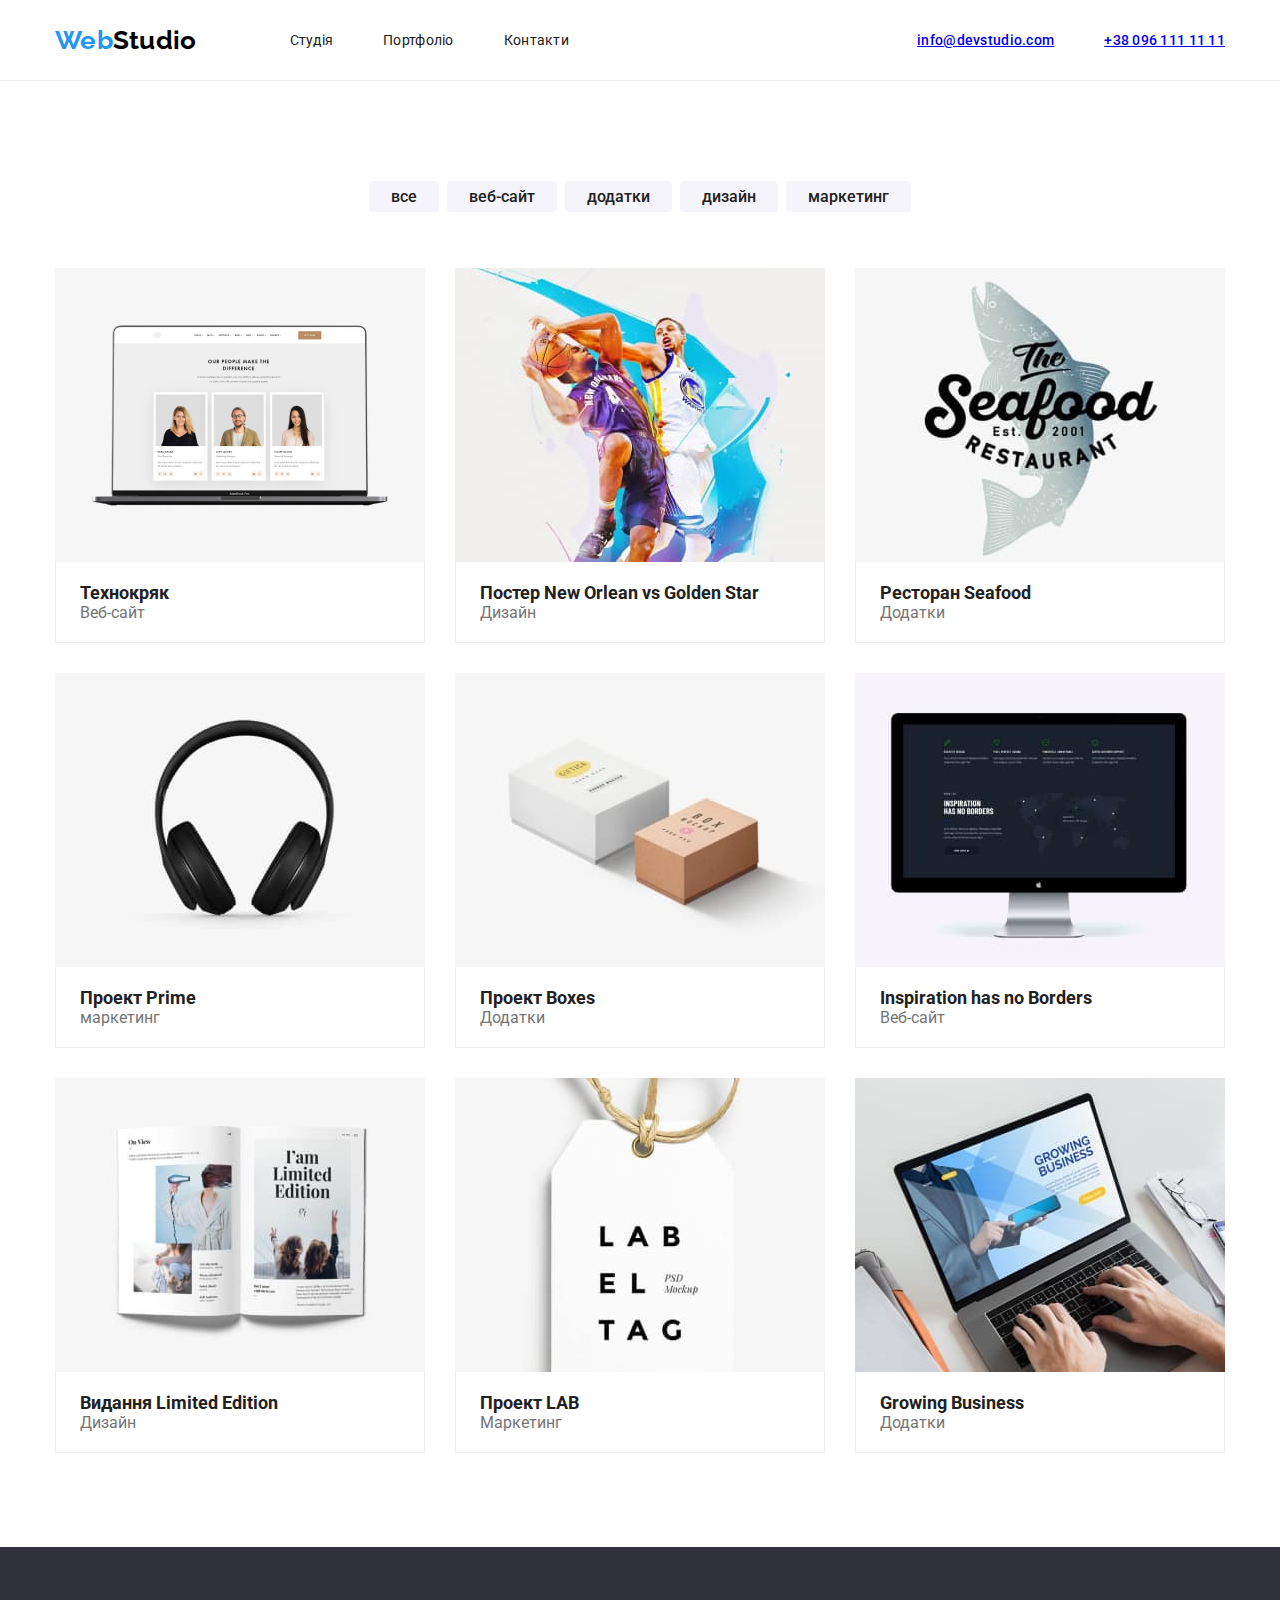
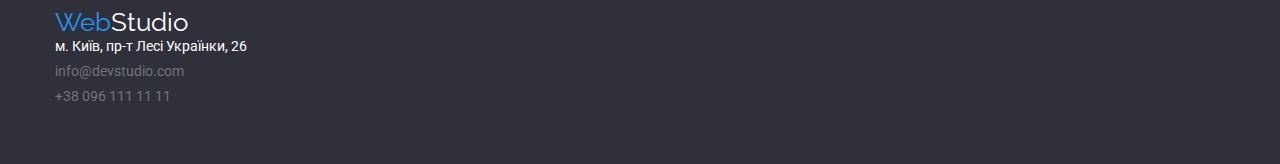
==== portfolio.html @ d32e03ba "firtst commmit" ====
<!DOCTYPE html>
<html lang="uk">

<head>
    <meta charset="UTF-8">
    <meta http-equiv="X-UA-Compatible" content="IE=edge">
    <meta name="viewport" content="width=device-width, initial-scale=1.0">
    <link rel="preconnect" href="https://fonts.googleapis.com">
    <link rel="preconnect" href="https://fonts.gstatic.com" crossorigin>
    <link
        href="https://fonts.googleapis.com/css2?family=Raleway:wght@700&family=Roboto:wght@400;500;700;900&display=swap"
        rel="stylesheet">
    <link rel="stylesheet" href="css/styles.css">
    <title>Портфоліо</title>
</head>

<body>
    <header class="header">
        <div class="conteiner">
            <div class="header-wrapper">
                <a href="index.html" class="logo"><span>Web</span>Studio</a>
                <nav>
                    <ul class="main-menu">
                        <li class="menu-item">
                            <a href="index.html">Студія</a>
                        </li>
                        <li class="menu-item">
                            <a href="portfolio.html">Портфоліо</a>
                        </li>
                        <li class="menu-item">
                            <a href="">Контакти</a>
                        </li>
                </nav>
                <ul class="link-address-menu">
                    <li class="address-menu-item">
                        <a href="mailto:info@devstudio.com">info@devstudio.com</a>
                    </li>
                    <li class="address-menu-item">
                        <a href="tel:+380961111111">+38 096 111 11 11</a>
                    </li>
                </ul>
            </div>
        </div>
    </header>
    <main>
        <section>
            <div class="conteiner">
                <div class="conteiner">
                    <ul class="list-filter-buttons-portfolio">
                        <li>
                            <button name="all" type="button">все</button>
                        </li>
                        <li>
                            <button name="website" type="button">веб-сайт</button>
                        </li>
                        <li>
                            <button name="applications" type="button">додатки</button>
                        </li>
                        <li>
                            <button name="Design" type="button">дизайн</button>
                        </li>
                        <li>
                            <button name="Marketing" type="button">маркетинг</button>
                        </li>
                    </ul>
                </div>
        </section>
        <section class="section-services">
            <div class="conteiner">
                <ul class="list-services-portfolio">
                    <li class="item-services">
                        <a href="" class="item-services-card">
                            <img src="images/technologies.jpg" alt="Послуга Технокряк" width="370px" height="294px">
                            <div class="service_info">
                                <h4>Технокряк</h4>
                                <p>Веб-сайт</p>
                            </div>
                        </a>
                    </li>

                    <li class="item-services">
                        <a href="" class="item-services-card">
                            <img src="images/marketing.jpg" alt="Послуга Дизайн" width="370px" height="294px">
                            <div class="service_info">
                                <h4>Постер New Orlean vs Golden Star</h4>
                                <p>Дизайн</p>
                            </div>
                        </a>
                    </li>

                    <li class="item-services">
                        <a href="" class="item-services-card">
                            <img src="images/restaurant.jpg" alt="Ресторан Seafood" width="370px" height="294px">
                            <div class="service_info">
                                <h4>Ресторан Seafood</h4>
                                <p>Додатки</p>
                            </div>
                        </a>
                    </li>

                    <li class="item-services">
                        <a href="" class="item-services-card">
                            <img src="images/project_prime.jpg" alt="Послуга маркетинг" width="370px" height="294px">
                            <div class="service_info">
                                <h4>Проект Prime</h4>
                                <p>маркетинг</p>
                            </div>
                        </a>
                    </li>

                    <li class="item-services">
                        <a href="" class="item-services-card">
                            <img src="images/projects_box.jpg" alt="Проект Boxes" width="370px" height="294px">
                            <div class="service_info">
                                <h4>Проект Boxes</h4>
                                <p>Додатки</p>
                            </div>
                        </a>
                    </li>

                    <li class="item-services">
                        <a href="" class="item-services-card">
                            <img src="images/Inspiration.jpg" alt="Inspiration has no Borders" width="370px"
                                height="294px">
                            <div class="service_info">
                                <h4>Inspiration has no Borders</h4>
                                <p>Веб-сайт</p>
                            </div>
                        </a>
                    </li>

                    <li class="item-services">
                        <a href="" class="item-services-card">
                            <img src="images/products_limited_edition.jpg" alt="Видання Limited Edition" width="370px"
                                height="294px">
                            <div class="service_info">
                                <h4>Видання Limited Edition</h4>
                                <p>Дизайн</p>
                            </div>
                        </a>
                    </li>

                    <li class="item-services">
                        <a href="" class="item-services-card">
                            <img src="images/project_LBA.jpg" alt="Проект LAB" width="370px" height="294px">
                            <div class="service_info">
                                <h4>Проект LAB</h4>
                                <p>Маркетинг</p>
                            </div>
                        </a>
                    </li>

                    <li class="item-services">
                        <a href="" class="item-services-card">
                            <img src="images/growing_business.jpg" alt="Growing Business" width="370px" height="294px">
                            <div class="service_info">
                                <h4>Growing Business</h4>
                                <p>Додатки</p>
                            </div>
                        </a>
                    </li>
                </ul>
            </div>
        </section>
    </main>
    <footer class="footer">
        <div class="conteiner">
            <a href="index.html" class="logo-footer"><span>Web</span>Studio</a>
            <address class="address-footer">
                <a href="https://www.google.com/maps/place/бул.+Леси+Украинки,+26,+Киев,+02000/" class="address-shop">
                    м. Київ, пр-т Лесі Українки, 26
                </a>
                <a href="mailto: info@devstudio.com" class="email_address">info@devstudio.com</a>
                <a href="tel:+380961111111" class="phone_footer">+38 096 111 11 11</a>
            </address>
        </div>
    </footer>
</body>

</html>
---- css/styles.css ----
:root{
    --color-blue: #2196F3;
    --color-white: #FFFFFF;
    --color-dark: #212121;
    --color-light: #757575;
    --bg-gradient-color: rgba(47, 48, 58, 0.4);
	--bcg-btn-active-color: #188CE8;
    --bg-dark: #2F303A;

    --text-font: 'Raleway';

    --weight-regular: 400;
    --weight-medium: 500;
    --weight-bold: 700;
    --weight-black: 900;

}

svg:not(:root) {
    overflow: hidden;
}

h1, h2, h3, h4, p,
ul, li
 {
    margin: 0;
    padding: 0;
}

body{
    color:#212121;    ;
    font-family: Roboto, fantasy;
    padding: 0;
    margin:0 ;
}


.conteiner{
    box-sizing: border-box;
    max-width: 1200px;
    width: 100%;
    height: auto;
    margin: 0 auto;
    padding: 0 15px;
}

.header {
    font-weight: var(--weight-medium);
    font-size: 14px;
    line-height: 1.15;
    letter-spacing: 0.02em;
    border-bottom: 1px solid #ECECEC;
}


.logo{
    font-family: var(--text-font);
    font-style: normal;
    font-weight: var(--weight-bold);
    font-size: 26px;
    line-height: 31px;
    color: #000000;
    text-decoration: none;
    margin-right: 93px;
}

.logo span{
    font-family: var(--color-blue);
    font-style: normal;
    font-weight: var(--weight-bold);
    font-size: 26px;
    color: var(--color-blue);
}

.header-wrapper {
    display: flex;
    align-items: center;
    height: 80px;
}

.main-menu{
    list-style-type: none;
    display:flex;
    align-items: center;
}

.main-menu a{
    font-style: normal;
    font-weight: var(--weight-regular);
    font-size: 14px;
    text-decoration: none;
    color: var(--color-dark);
}

.main-menu a:hover{
    color:var(--color-blue);
}

.menu-item{
    margin-right: 50px;
}
.menu-item:last-child {
    margin-right: 0;
}

.address-menu-item{
    margin-right: 50px;
}
.address-menu-item:last-child {
    margin-right: 0;
}

.link-address-menu{
    list-style-type: none;
    display:flex;
    align-items: center;
    margin-left:auto;
}

.header-contacts-link{
    font-style: normal;
    font-weight: var(--weight-regular);
    font-size: 14px;
    text-decoration: none;
    color:var(--color-light);
}

.header-contacts-link:focus,
.header-contacts-link:hover{
    color:var(--color-blue);    
}

.header-contacts-link {
	display: flex;
	align-items: center;
	padding-top: 32px;
	padding-bottom: 32px;
}


.header-contacts-icon {
    fill: currentColor;
	margin-right: 10px;
}

.header-contacts-icon:hover,
.header-contacts-icon:focus{
	fill: var(--color-blue);
}

.hero{
    background-color: var(--accent-bg-cl);
    padding-top: 200px;
    padding-bottom: 200px;
    background-image: linear-gradient(to right, rgba(47, 48, 58, 0.4), rgba(47, 48, 58, 0.4)),
      url(../images/hero-img.jpg);
    background-position: center;
    background-repeat: no-repeat;
    background-size: cover;
    max-width: 1600px;
    margin-left: auto;
    margin-right: auto;
}

.header-hero{
    font-weight: 900;
    font-size: 44px;
    line-height: calc(60 / 44);
    text-align: center;
    letter-spacing: 0.06em;
    text-transform: uppercase;
    color: var(--color-white);
    width: 696px;
    margin-left: auto;
    margin-right: auto;
    margin-bottom: 30px;
}

.button-hero{
    font-family: inherit;
    font-weight: 700;
    font-size: 16px;
    line-height: calc(30 / 16);
    display: flex;
    align-items: center;
    text-align: center;
    cursor: pointer;
    letter-spacing: 0.06em;
    color: var(--color-white);
    background-color: var(--color-blue);
    padding: 6px 22px;
    margin-left: auto;
    margin-right: auto;
    border: none;
    box-shadow: 0px 4px 4px rgba(0, 0, 0, 0.15);
    border-radius: 4px;
}

.button-hero:hover,
.button-hero:focus {
	background-color: var(--bcg-btn-active-color);
}

.feature{
    padding-bottom: 94px;
    padding-top: 94px;
}
.feature-head{
    display:none;
}

.feature-list{
    list-style: none;
    display: flex;
    justify-content: space-between;
}

.feature-list p{
    font-style: normal;
    font-weight: var(--weight-regular);
    line-height: 24px;
    font-size: 14px;
    color:var(--color-light);
}

.feature-list h3{
    font-style: normal;
    font-weight: var(--weight-bold);
    font-size: 14px;
}

.feature-item{
    margin-right: 30px;
}

.feature-item:last-child{
    margin-right:0px;

}

.feature-name{
    margin-bottom: 10px;
    text-transform: uppercase;
}

.services{
    padding-bottom: 94px;
}

.services-logo{
    font-style: normal;
    font-weight: var(--weight-bold);
    font-size: 36px;
    text-align: center;
    padding-bottom: 50px;
}

.list-services{
    list-style-type: none;
    display: flex;
    align-items: center;
}
.services-item{
    margin-right: 30px;
    width: 370px;
    height: 294px;
}

.services-item:last-child{
    margin-right: 0px;
}

.command{
    padding-top: 94px;
    padding-bottom: 94px;
    background-color:#f5f4fa;
}

.command-title{
    font-style: normal;
    font-weight: var(--weight-bold);
    font-size: 36px;
    text-align: center;
    padding-bottom: 50px;
}

.command-list{
    list-style-type: none;
    display: flex;
}

.team-title{
    font-style: normal;
    font-weight: var(--weight-medium);
    font-size: 16px;
    margin-bottom: 10px;
}

.team-specialist{
    font-style: normal;
    letter-spacing: 0.03em;
    font-weight: var(--weight-regular);
    font-size: 16px;
    margin-bottom: 16px;
}

.command-item{
    text-align: center;
    letter-spacing: 0.03em;
    box-shadow: 0 1px 3px rgba(0, 0, 0, 0.12), 0 1px 1px rgba(0, 0, 0, 0.14), 0 2px 1px rgba(0, 0, 0, 0.2);
    border-radius: 0 0 4px 4px;
    width: 270px;
    margin-right: 30px;
}

.command-item:last-child{
    margin-right: 0px;
}

.command-wrapper{
    background-color: var(--color-white);
    padding: 30px 15px;
}

.social-list{
    list-style: none;
    display: flex;
    justify-content: center;
    gap: 10px;
}

.social-link-icon, .social-item{
    display: flex;
    align-items: center;
    justify-content: center;

    width: 44px;
    height: 44px;
    transition: color 1s ease, margin 1s ease;
    color: #afb1b8;
    background-color: var(--color-white);
    border-radius: 50%;
}

.social-icon {
    fill: currentColor;
  }

.social-link-icon:hover,
.social-link-icon:focus {
  color: var(--color-white);
  background-color: var(--color-blue);
}


.section-client{
    padding-top: 94px;
    padding-bottom: 94px;
    align-items: center;
}

.client-title {
    font-weight: 700;
    font-size: 36px;
    line-height: 42px;
    text-align: center;
    margin-bottom: 50px;
  }
  
  .client-list {
    list-style: none;
    display: flex;
    gap: 30px;
    --items: 6;
  }
  .client-item {
    width: 170px;
    height: 92px;
  }
  
  .client-link {
    display: flex;
    justify-content: center;
    align-items: center;
    border: 1px solid #afb1b8;
    border-radius: 4px;
    width: 100%;
    height: 100%;
    color: #afb1b8;
  }
  
  .client-link:hover,
  .client-link:focus {
    color: #2196f3;
    border: 1px solid #2196f3;
  }
  
  .client-icon {
    fill: currentColor;
  }


.footer{
    background-color: var(--bg-dark);
    padding: 60px 0;
}

.logo-footer{
    font-family: var(--text-font);
    font-style: normal;
    font-weight: var(--weight-regular);
    font-size: 26px;
    line-height: 31px;
    color: var(--color-white);
    text-decoration: none;
    margin-bottom: 20px;
}
.logo-footer span{
    color:var(--color-blue);
}
.address-footer{
    display: flex;
    flex-direction: column;
    gap:9px;
}


.email_address, 
.phone_footer{
    font-style: normal;
    font-weight: var(--weight-regular);
    font-size: 14px;
    text-decoration: none;
    color:var(--color-light); 
}

.address-footer a:hover{
    color:var(--color-blue);
}

.address-shop{
    font-style: normal;
    font-weight: var(--weight-regular);
    font-size: 14px;
    text-decoration: none;
    color:var(--color-white);
}

.address-shop:hover{
    color: var(--color-blue);
}

.footer-socials-text {
    font-weight: 700;
    line-height: calc(16 / 14);
    letter-spacing: 0.03em;
    text-transform: uppercase;
    color: var(--color-white);
    margin-bottom: 20px;
  }
  .footer-socials-list {
    list-style: none;
    display: flex;
    justify-content: center;
    gap: 10px;
  }
  
  /* .footer-socials-item*/


.footer-flex{
    display: flex;
    gap: 70px;
}

  .footer-socials-link {

    display: flex;
    align-items: center;
    justify-content: center;
    width: 44px;
    height: 44px;
    list-style: none;
    border-radius: 50%;
  
    color: var(--color-white);
    background-color: rgba(255, 255, 255, 0.1);
  }
  
  .footer-socials-link:hover,
  .footer-socials-link:focus {
    background-color: #2196f3;
  }
  .footer-socials-icon {
    fill: currentColor;
  }


/*portfolio.html*/
.section-services{
    padding-bottom: 94px;
}

.list-filter-buttons-portfolio{
    list-style-type: none;
    display: flex;
    padding-top:100px;
    padding-bottom: 56px;
    justify-content: center;
    gap: 8px;
}

.list-filter-buttons-portfolio button{
    font-family: 'Roboto';
    font-style: normal;
    font-weight: var(--weight-medium);
    font-size: 16px;
    color: var(--color-dark);
    background-color:#F5F4FA;
    border: none;
    border-radius: 4px;
    cursor: pointer;
    padding: 6px 22px;
}

.list-filter-buttons-portfolio button:hover{
    color: #FFFFFF;
    background-color: var(--color-blue);
    border: none;
    border-radius: 4px;
}

.list-services-portfolio{
    list-style-type: none;
    display:flex;
    flex-wrap: wrap;
    gap: 30px;
}

.item-services{
    width: 370px;
}

.item-services-card{
    text-decoration: none;
    color: var(--color-dark);
    display: flex;
    flex-direction: column;
}

.service_info{
    padding: 20px 24px;
    border: 1px solid #EEEEEE;
    border-top: none;
}

.list-services-portfolio h4{
    font-style: normal;
    font-weight: var(--weight-bold);
    font-size: 18px;
}

.list-services-portfolio p{
    font-style: normal;
    font-weight: var(--weight-regular);
    font-size: 16px;
    color:var(--color-light);
    width: 370px;
}
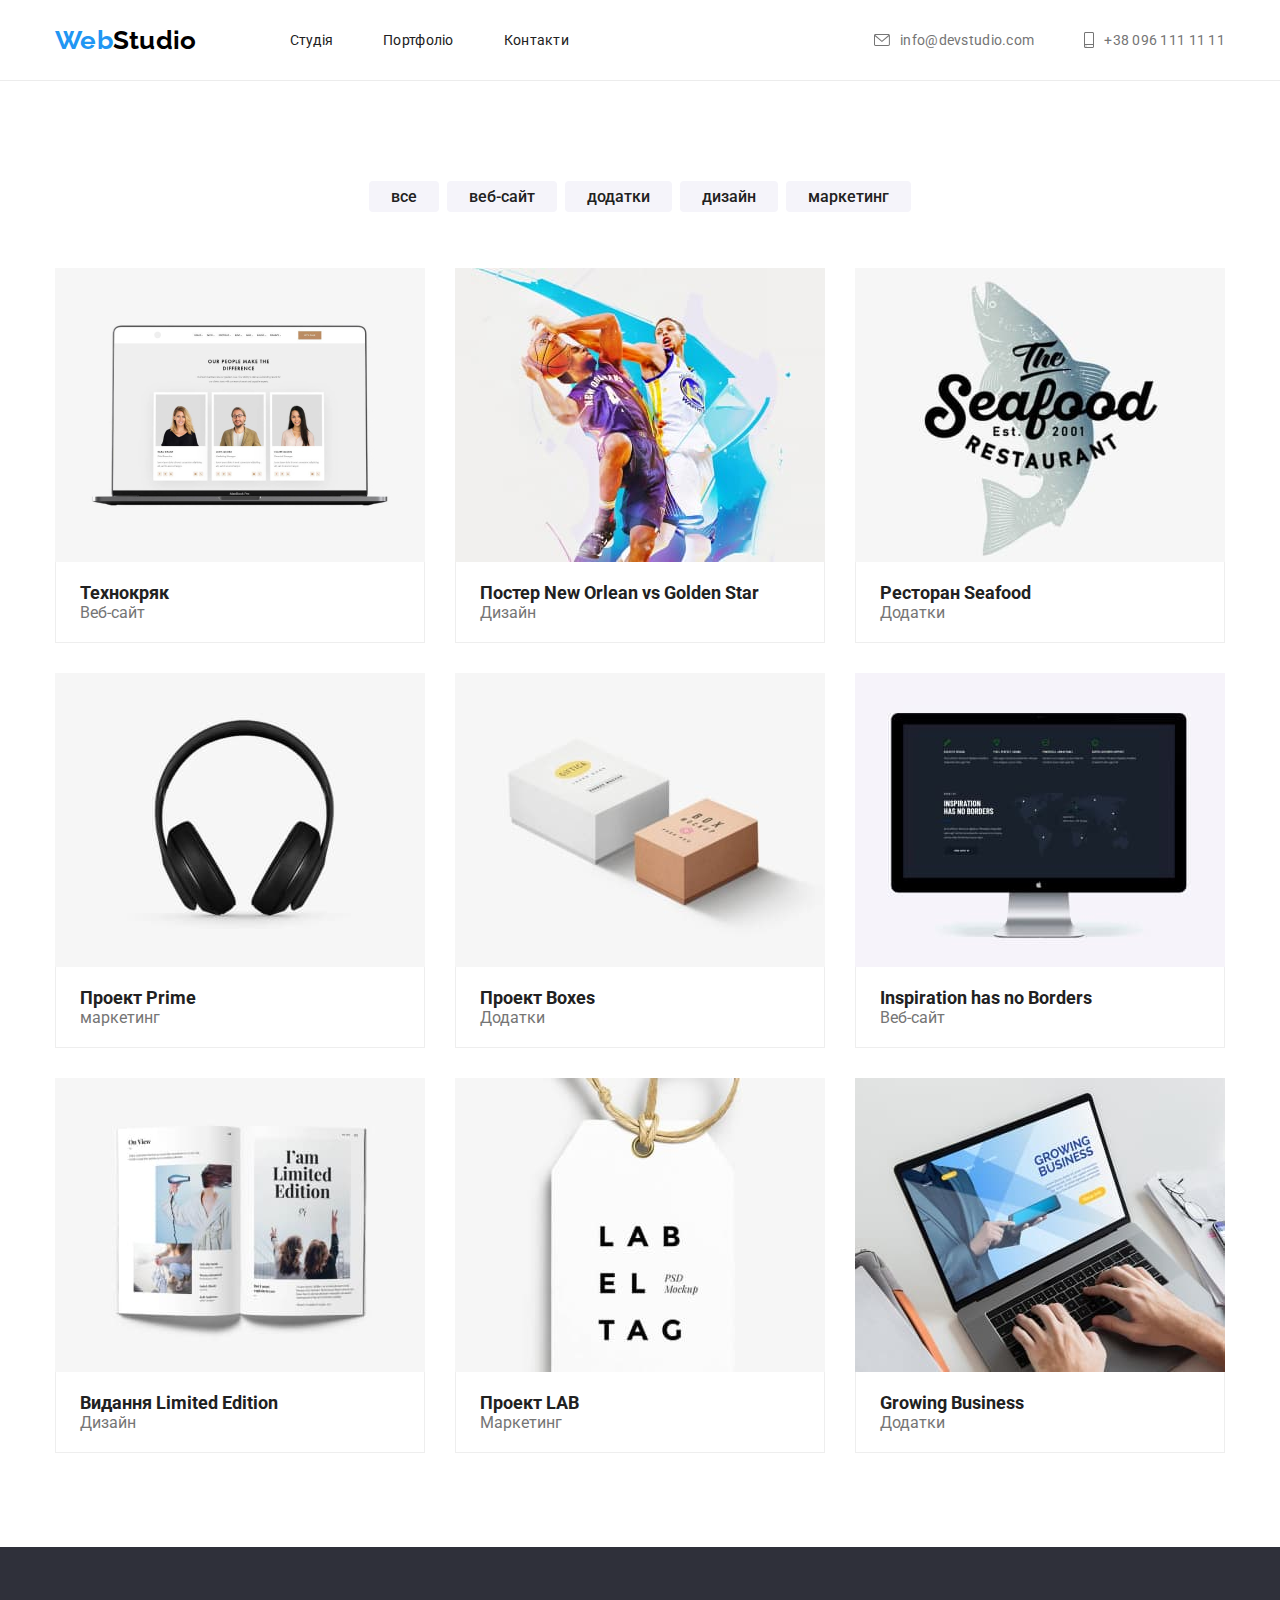
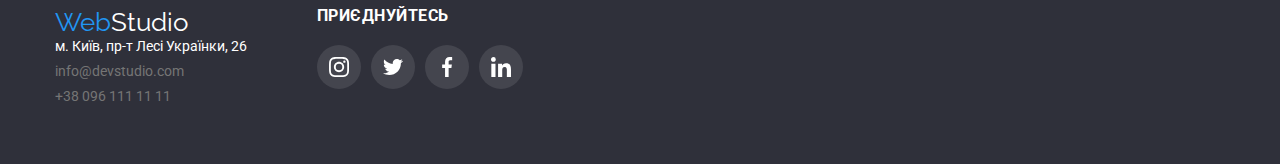
==== commit 9e60d69e: "commit" ====
--- a/portfolio.html
+++ b/portfolio.html
@@ -22,21 +22,29 @@
                 <nav>
                     <ul class="main-menu">
                         <li class="menu-item">
-                            <a href="index.html">Студія</a>
+                            <a href="index.html" class="current">Студія</a>
                         </li>
                         <li class="menu-item">
-                            <a href="portfolio.html">Портфоліо</a>
-                        </li>
-                        <li class="menu-item">
+                            <a href="portfolio.html" class="current">Портфоліо</a>
+                        </li>
+                        <li class="menu-item" class="current">
                             <a href="">Контакти</a>
                         </li>
                 </nav>
                 <ul class="link-address-menu">
                     <li class="address-menu-item">
-                        <a href="mailto:info@devstudio.com">info@devstudio.com</a>
+                        <a href="mailto:info@devstudio.com" class="header-contacts-link">
+                            <svg width="16" height="12" class="header-contacts-icon">
+                                <use href="./images/icons.svg#icon-mail"></use>
+                            </svg>
+                            info@devstudio.com</a>
                     </li>
                     <li class="address-menu-item">
-                        <a href="tel:+380961111111">+38 096 111 11 11</a>
+                        <a href="tel:+380961111111" class="header-contacts-link">
+                            <svg width="10" height="16" class="header-contacts-icon">
+                                <use href="./images/icons.svg#icon-smartphone"></use>
+                            </svg>
+                            +38 096 111 11 11</a>
                     </li>
                 </ul>
             </div>
@@ -164,15 +172,53 @@
         </section>
     </main>
     <footer class="footer">
-        <div class="conteiner">
-            <a href="index.html" class="logo-footer"><span>Web</span>Studio</a>
-            <address class="address-footer">
-                <a href="https://www.google.com/maps/place/бул.+Леси+Украинки,+26,+Киев,+02000/" class="address-shop">
-                    м. Київ, пр-т Лесі Українки, 26
-                </a>
-                <a href="mailto: info@devstudio.com" class="email_address">info@devstudio.com</a>
-                <a href="tel:+380961111111" class="phone_footer">+38 096 111 11 11</a>
-            </address>
+        <div class="conteiner footer-flex">
+            <div>
+                <a href="index.html" class="logo-footer"><span>Web</span>Studio</a>
+                <address class="address-footer">
+                    <a href="https://www.google.com/maps/place/бул.+Леси+Украинки,+26,+Киев,+02000/"
+                        class="address-shop">
+                        м. Київ, пр-т Лесі Українки, 26
+                    </a>
+                    <a href="mailto: info@devstudio.com" class="email_address">info@devstudio.com</a>
+                    <a href="tel:+380961111111" class="phone_footer">+38 096 111 11 11</a>
+                </address>
+            </div>
+            <div class="footer-conteiner">
+                <p class="footer-socials-text">Приєднуйтесь</p>
+                <ul class="footer-socials-list">
+                    <li class="footer-socials-item">
+                        <a class="footer-socials-link" href="https://instagram.com">
+                            <svg class="footer-socials-icon" width="20" height="20">
+                                <use href="./images/icons.svg#instagram"></use>
+                            </svg>
+                        </a>
+                    </li>
+                    <li class="footer-socials-item">
+                        <a class="footer-socials-link" href="https://twitter.com">
+                            <svg class="footer-socials-icon" width="20" height="20" , viewBox="0 0 32 32">
+                                <path
+                                    d="M32 6.080c-1.12 0.48-2.4 0.8-3.84 0.96 1.347-0.785 2.365-2.010 2.867-3.475l0.013-0.045c-1.28 0.8-2.56 1.28-4.16 1.6-1.201-1.288-2.908-2.091-4.803-2.091-3.623 0-6.56 2.937-6.56 6.56 0 0.515 0.059 1.015 0.171 1.496l-0.009-0.044c-5.44-0.32-10.24-2.88-13.44-6.88-0.562 0.947-0.894 2.088-0.894 3.307 0 2.289 1.173 4.305 2.95 5.478l0.025 0.015c-1.117-0.011-2.163-0.306-3.072-0.817l0.032 0.017c0 3.2 2.24 5.92 5.28 6.4-0.553 0.173-1.188 0.272-1.847 0.272-0.422 0-0.835-0.041-1.234-0.119l0.040 0.007c0.96 2.72 3.2 4.64 6.24 4.64-2.212 1.759-5.047 2.822-8.129 2.822-0.575 0-1.141-0.037-1.697-0.109l0.066 0.007c2.88 1.92 6.4 2.72 10.080 2.72 0.003 0 0.007 0 0.011 0 10.25 0 18.56-8.31 18.56-18.56 0-0.225-0.004-0.449-0.012-0.672l0.001 0.032c1.44-0.96 2.4-2.080 3.36-3.36z">
+                                </path>
+                            </svg>
+                        </a>
+                    </li>
+                    <li class="footer-socials-item">
+                        <a class="footer-socials-link" href="https://facebook.com">
+                            <svg class="footer-socials-icon" width="20" height="20">
+                                <use href="./images/icons.svg#facebook"></use>
+                            </svg>
+                        </a>
+                    </li>
+                    <li class="footer-socials-item">
+                        <a class="footer-socials-link" href="https://linkedin.com">
+                            <svg class="footer-socials-icon" width="20" height="20">
+                                <use href="./images/icons.svg#linkedin"></use>
+                            </svg>
+                        </a>
+                    </li>
+                </ul>
+            </div>
         </div>
     </footer>
 </body>
--- a/css/styles.css
+++ b/css/styles.css
@@ -94,6 +94,21 @@
 
 .main-menu a:hover{
     color:var(--color-blue);
+}
+
+.current{
+    color: #2196f3;
+  }
+
+.nav-item .current::after {
+    content: '';
+    display: inline-block;
+    position: absolute;
+    width: 100%;
+    height: 4px;
+    bottom: -1.5%;
+    background-color: #2196f3;
+    border-radius: 2px;
 }
 
 .menu-item{
@@ -186,14 +201,15 @@
     text-align: center;
     cursor: pointer;
     letter-spacing: 0.06em;
-    color: var(--color-white);
-    background-color: var(--color-blue);
     padding: 6px 22px;
     margin-left: auto;
     margin-right: auto;
     border: none;
     box-shadow: 0px 4px 4px rgba(0, 0, 0, 0.15);
     border-radius: 4px;
+    transition: background-color 250ms cubic-bezier(0.4, 0, 0.2, 1);;
+    color: var(--color-white);
+    background-color: var(--color-blue);
 }
 
 .button-hero:hover,
@@ -242,6 +258,32 @@
     margin-bottom: 10px;
     text-transform: uppercase;
 }
+
+.benefits-card-icon {
+    background-color: rgba(245, 244, 250, 1);
+    margin-bottom: 30px;
+    display: flex;
+    align-items: center;
+    justify-content: center;
+    height: 120px;
+    border: none;
+    padding-top: 25px;
+    padding-bottom: 25px;
+  }
+
+.feature-icon-item {
+    display: flex;
+    justify-content: center;
+    align-items: center;
+    width: 270px;
+    height: 120px;
+    background-color: #f5f4fa;
+    border-radius: 4px;
+    margin-bottom: 30px;
+}
+
+/* Services */
+
 
 .services{
     padding-bottom: 94px;
@@ -269,6 +311,9 @@
 .services-item:last-child{
     margin-right: 0px;
 }
+
+
+/* Command */
 
 .command{
     padding-top: 94px;
@@ -342,7 +387,7 @@
     border-radius: 50%;
 }
 
-.social-icon {
+.socials-icon{
     fill: currentColor;
   }
 
@@ -497,6 +542,7 @@
 
 
 /*portfolio.html*/
+
 .section-services{
     padding-bottom: 94px;
 }
@@ -568,6 +614,3 @@
     width: 370px;
 }
 
-
-
-
